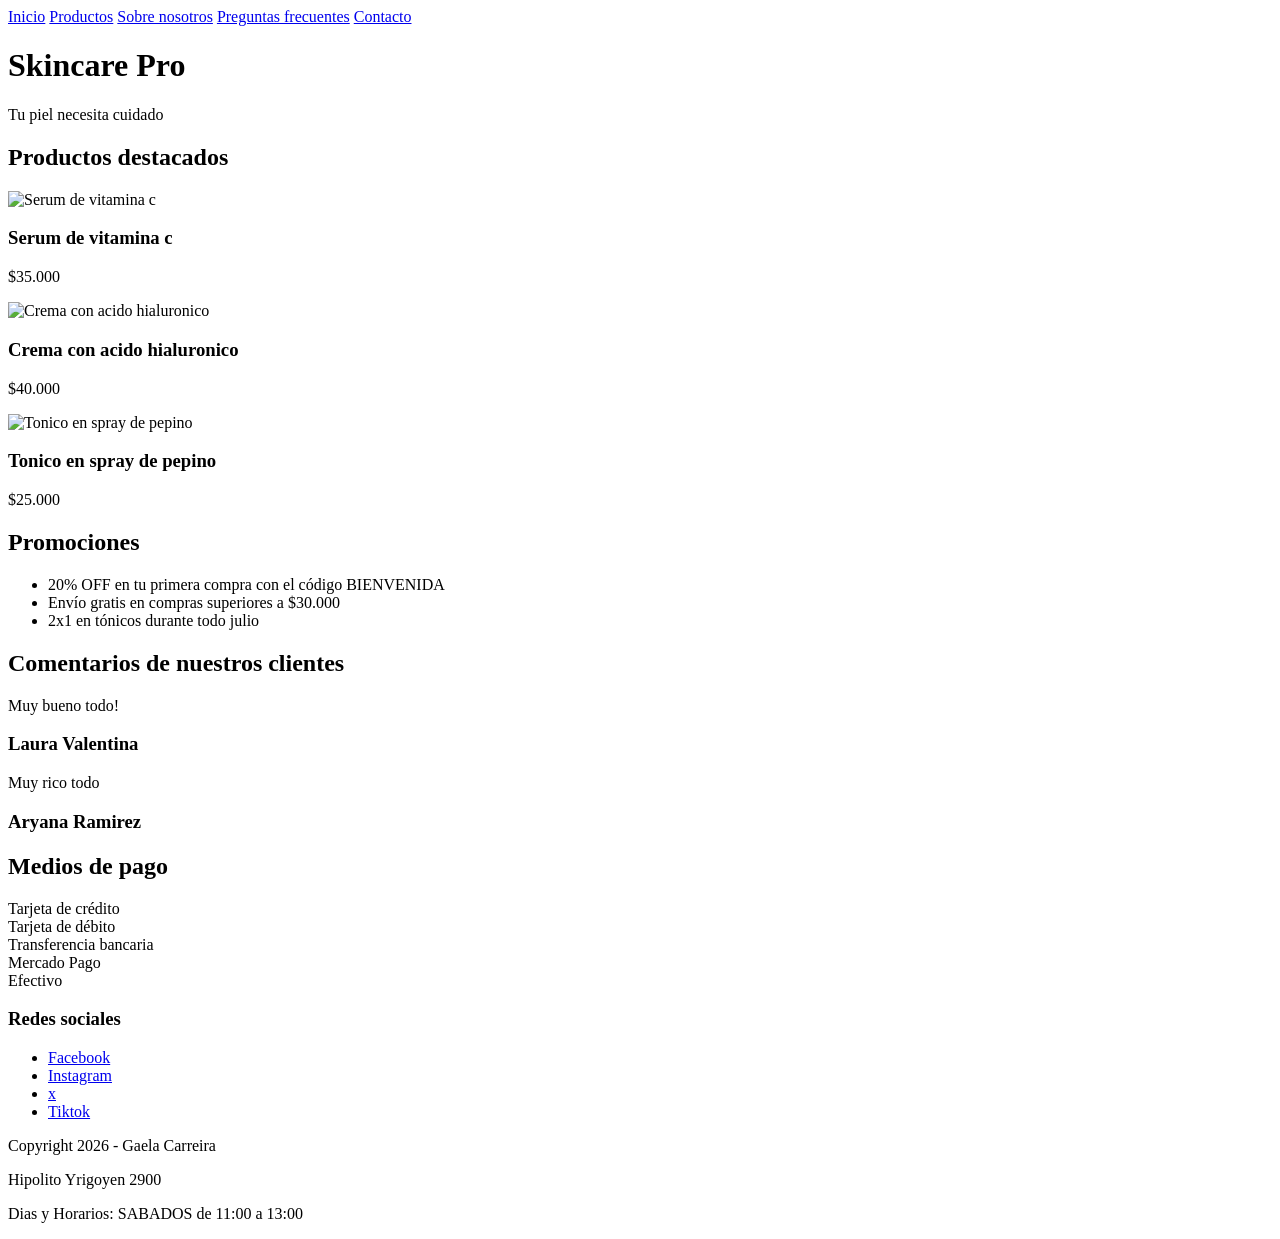
==== index.html @ 22de316a "Entrega 2" ====
<!DOCTYPE html>
<html lang="es">
<head>
    <meta charset="UTF-8">
    <meta name="viewport" content="width=device-width, initial-scale=1.0">
    <title>Inicio</title>
    <link rel="stylesheet" href="Styles/styles.css">
    <link href="https://fonts.googleapis.com/css2?family=Poppins:wght@400;500;700&family=Lato&display=swap" rel="stylesheet">
  <link rel="stylesheet" href="ruta-a-styles.css">
</head>
</head>

<body>

    <header>

        <nav>
            <a href="#">Inicio</a>
            <a href="pages/Productos.html">Productos</a>
            <a href="pages/sobrenosotros.html">Sobre nosotros</a>
             <a href="pages/Preguntasfrecuentes.html">Preguntas frecuentes</a>
            <a href="pages/contacto.html">Contacto</a>
        </nav>

        <h1>Skincare Pro</h1>
        <p>Tu piel necesita cuidado</p>

    </header>


    <main>

        <section>
            <h2>Productos destacados</h2>

            <div>
                <article>
                    <img src="images/Serum.jpg" alt="Serum de vitamina c" class="img-destacada">
                    <h3>Serum de vitamina c</h3>
                    <p>$35.000
                    </p>
                </article>

                <article>
                    <img src="images/Crema.jpg" alt="Crema con acido hialuronico" class="img-destacada">
                    <h3>Crema con acido hialuronico</h3>
                    <p>$40.000</p>
                </article>

                <article>
                    <img src="images/Tónico.jpg" alt="Tonico en spray de pepino" class="img-destacada">
                    <h3>Tonico en spray de pepino</h3>
                    <p>$25.000</p>
                </article>
            </div>


        <section>
            <h2>Promociones</h2>
            <ul>
            <li>20% OFF en tu primera compra con el código BIENVENIDA</li>
            <li>Envío gratis en compras superiores a $30.000</li>
            <li>2x1 en tónicos durante todo julio</li>
            </ul>
        </section>


        <section>
            <h2>Comentarios de nuestros clientes</h2>

            <div>
                <article>
                    <p>Muy bueno todo!</p>
                    <h3>Laura Valentina</h3>
                </article>

                <article>
                    <p>Muy rico todo</p>
                    <h3>Aryana Ramirez</h3>
                </article>
            </div>


        <section>
            <h2>Medios de pago</h2>
            <div class="medios-pago">
            <div class="medio"><i class="ti ti-credit-card"></i> Tarjeta de crédito</div>
            <div class="medio"><i class="ti ti-credit-card"></i> Tarjeta de débito</div>
            <div class="medio"><i class="ti ti-building-bank"></i> Transferencia bancaria</div>
            <div class="medio"><i class="ti ti-wallet"></i> Mercado Pago</div>
            <div class="medio"><i class="ti ti-cash"></i> Efectivo</div>
            </div>
        </section>

    </main>


    <footer>

        <div>
        
            <div>
                <h3>Redes sociales</h3>
                <ul>
                    <li><a href="http://www.facebook.com" target="_blank">Facebook</a></li>
                    <li><a href="https://www.instagram.com/" target="_blank">Instagram</a></li>
                    <li><a href="https://x.com/" target="_blank">x</a></li>
                    <li><a href="https://www.tiktok.com/" target="_blank">Tiktok</a></li>
                </ul>
            </div>
        
        <div>
            <p>Copyright 2026 - Gaela Carreira</p>
            <p>Hipolito Yrigoyen 2900</p>
            <p>Dias y Horarios: SABADOS de 11:00 a 13:00</p>
        </div>
        
        
        </footer>
        
        </body>
        
        
        </html>
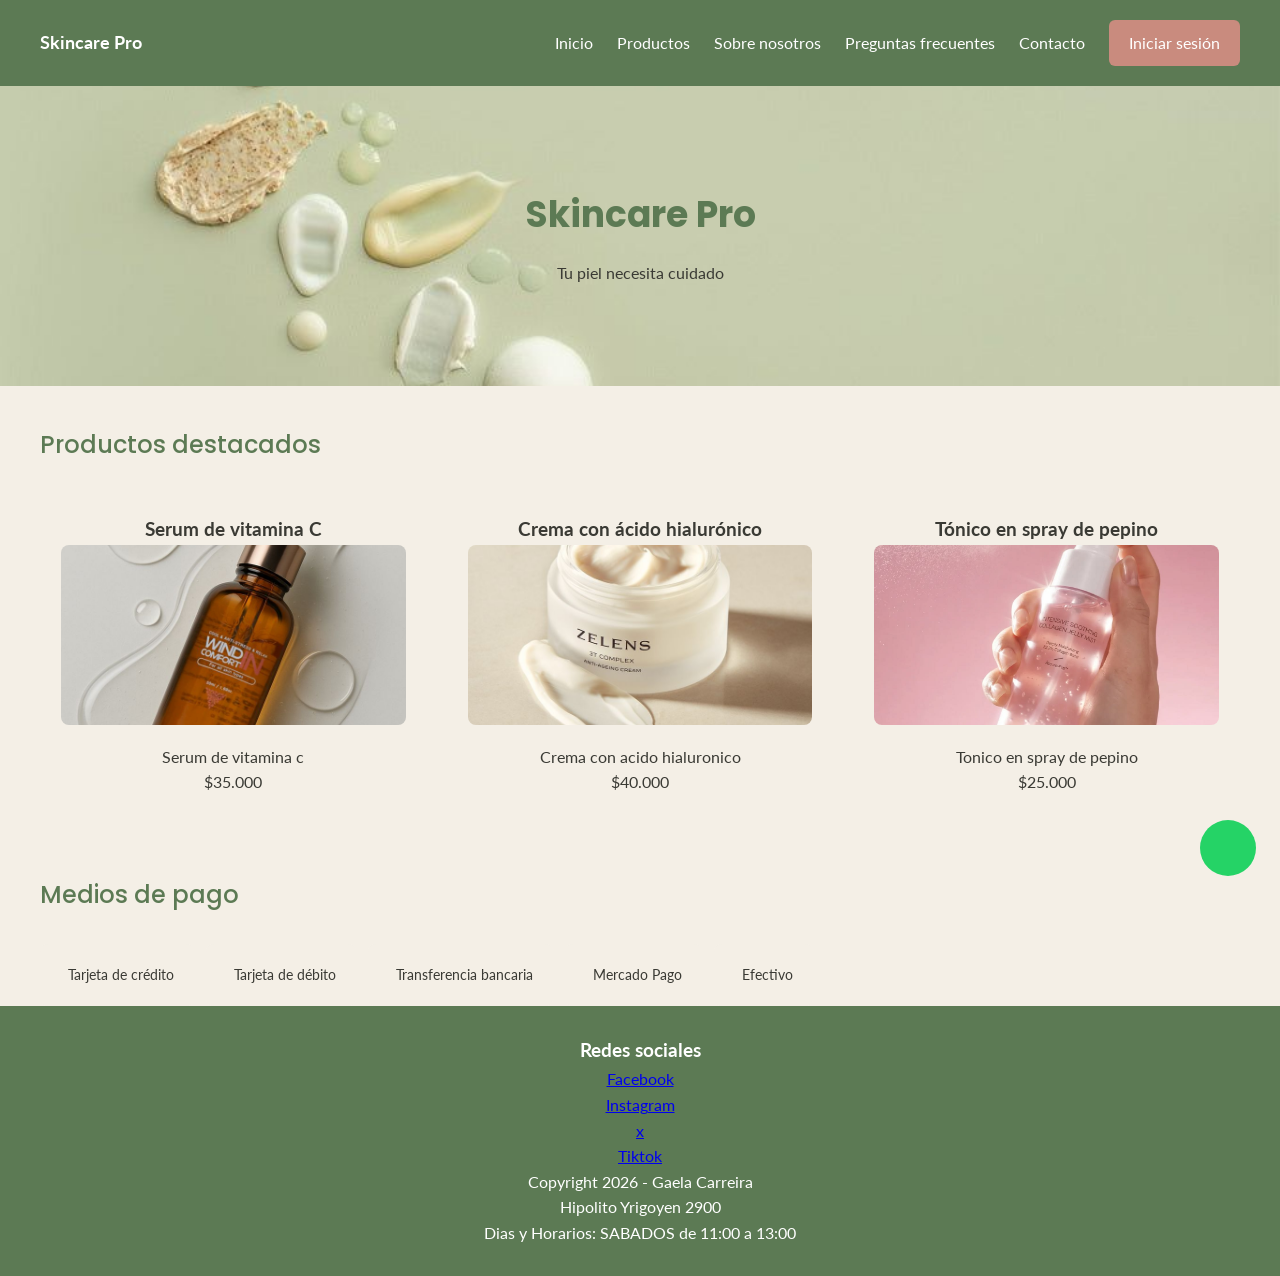
==== commit 60ec1ebc: "Add files via upload" ====
--- a/index.html
+++ b/index.html
@@ -1,84 +1,72 @@
 <!DOCTYPE html>
 <html lang="es">
 <head>
-    <meta charset="UTF-8">
-    <meta name="viewport" content="width=device-width, initial-scale=1.0">
-    <title>Inicio</title>
-    <link rel="stylesheet" href="Styles/styles.css">
-    <link href="https://fonts.googleapis.com/css2?family=Poppins:wght@400;500;700&family=Lato&display=swap" rel="stylesheet">
-  <link rel="stylesheet" href="ruta-a-styles.css">
+  <meta charset="UTF-8">
+  <meta name="viewport" content="width=device-width, initial-scale=1.0">
+  <title>Inicio - Skincare Pro</title>
+  <link rel="stylesheet" href="styles/styles.css">
+  <link href="https://fonts.googleapis.com/css2?family=Poppins:wght@400;500;700&family=Lato&display=swap" rel="stylesheet">
 </head>
-</head>
-
 <body>
 
-    <header>
-
-        <nav>
-            <a href="#">Inicio</a>
-            <a href="pages/Productos.html">Productos</a>
-            <a href="pages/sobrenosotros.html">Sobre nosotros</a>
-             <a href="pages/Preguntasfrecuentes.html">Preguntas frecuentes</a>
-            <a href="pages/contacto.html">Contacto</a>
-        </nav>
-
-        <h1>Skincare Pro</h1>
-        <p>Tu piel necesita cuidado</p>
-
-    </header>
+  <header class="header">
+  <div class="logo">Skincare Pro</div>
+  <div class="nav-derecha">
+    <nav>
+      <ul class="nav-lista">
+        <li><a href="#">Inicio</a></li>
+        <li><a href="pages/productos.html">Productos</a></li>
+        <li><a href="pages/sobre-nosotros.html">Sobre nosotros</a></li>
+        <li><a href="pages/preguntas-frecuentes.html">Preguntas frecuentes</a></li>
+        <li><a href="pages/contacto.html">Contacto</a></li>
+      </ul>
+    </nav>
+    <a href="#" class="boton">Iniciar sesión</a>
+  </div>
+</header>
 
 
     <main>
+            <div class="hero">
+                <h1>Skincare Pro</h1>
+                <p>Tu piel necesita cuidado</p>
+            </div>
 
         <section>
-            <h2>Productos destacados</h2>
+            <h2>Productos destacados</h2>         
 
-            <div>
+
+            <div class="productos">
                 <article>
-                    <img src="images/Serum.jpg" alt="Serum de vitamina c" class="img-destacada">
-                    <h3>Serum de vitamina c</h3>
-                    <p>$35.000
-                    </p>
+                     <h3>Serum de vitamina C</h3>
+                    <figure>
+                        <img src="images/serum.jpg" alt="Serum de vitamina c" class="img-destacada">
+                        <figcaption>Serum de vitamina c</figcaption>
+                    </figure>
+                    <p>$35.000</p>
                 </article>
 
                 <article>
-                    <img src="images/Crema.jpg" alt="Crema con acido hialuronico" class="img-destacada">
-                    <h3>Crema con acido hialuronico</h3>
+                     <h3>Crema con ácido hialurónico</h3>
+                    <figure>
+                        <img src="images/crema.jpg" alt="Crema con acido hialuronico" class="img-destacada">
+                        <figcaption>Crema con acido hialuronico</figcaption>
+                    </figure>
                     <p>$40.000</p>
                 </article>
 
                 <article>
-                    <img src="images/Tónico.jpg" alt="Tonico en spray de pepino" class="img-destacada">
-                    <h3>Tonico en spray de pepino</h3>
+                     <h3>Tónico en spray de pepino</h3>
+                    <figure>
+                        <img src="images/tonico.jpg" alt="Tonico en spray de pepino" class="img-destacada">
+                        <figcaption>Tonico en spray de pepino</figcaption>
+                    </figure>
                     <p>$25.000</p>
                 </article>
             </div>
+            </section>
 
-
-        <section>
-            <h2>Promociones</h2>
-            <ul>
-            <li>20% OFF en tu primera compra con el código BIENVENIDA</li>
-            <li>Envío gratis en compras superiores a $30.000</li>
-            <li>2x1 en tónicos durante todo julio</li>
-            </ul>
-        </section>
-
-
-        <section>
-            <h2>Comentarios de nuestros clientes</h2>
-
-            <div>
-                <article>
-                    <p>Muy bueno todo!</p>
-                    <h3>Laura Valentina</h3>
-                </article>
-
-                <article>
-                    <p>Muy rico todo</p>
-                    <h3>Aryana Ramirez</h3>
-                </article>
-            </div>
+        
 
 
         <section>
@@ -95,7 +83,7 @@
     </main>
 
 
-    <footer>
+        <footer class="footer">
 
         <div>
         
@@ -114,10 +102,12 @@
             <p>Hipolito Yrigoyen 2900</p>
             <p>Dias y Horarios: SABADOS de 11:00 a 13:00</p>
         </div>
-        
-        
+        </div> 
+    
         </footer>
         
+        <a href="#" class="whatsapp-flotante"></a>
+
         </body>
         
         
--- a/styles/styles.css
+++ b/styles/styles.css
@@ -0,0 +1,275 @@
+/* ===== Variables de color y tipografía ===== */
+:root {
+  --color-primario: #5C7A54;
+  --color-secundario: #F4EFE6;
+  --color-acento: #C98B7E;
+  --color-texto: #3A3A34;
+  --fuente-titulos: 'Poppins', sans-serif;
+  --fuente-texto: 'Lato', sans-serif;
+}
+
+/* ===== Reset básico ===== */
+* {
+  margin: 0;
+  padding: 0;
+  box-sizing: border-box;
+}
+
+body {
+  font-family: var(--fuente-texto);
+  color: var(--color-texto);
+  background-color: var(--color-secundario);
+  line-height: 1.6;
+}
+
+/* ===== Tipografía ===== */
+h1 {
+  font-family: var(--fuente-titulos);
+  font-weight: 700;
+  font-size: 36px;
+  color: var(--color-primario);
+}
+
+h2 {
+  font-family: var(--fuente-titulos);
+  font-weight: 500;
+  font-size: 24px;
+  color: var(--color-primario);
+}
+
+p {
+  font-size: 16px;
+}
+
+/* ===== Header y navegación ===== */
+.header {
+  background-color: var(--color-primario);
+  padding: 20px 40px;
+  display: flex;
+  justify-content: space-between;
+  align-items: center;
+  .logo {
+  color: white;
+  font-weight: 700;
+  font-size: 18px;
+}
+}
+
+/* ===== Hero ===== */
+.hero {
+  background-image: url('../images/hero-fondo.jpg');
+  background-size: cover;
+  background-position: center;
+  display: flex;
+  flex-direction: column;
+  justify-content: center;
+  align-items: center;
+  text-align: center;
+  gap: 16px;
+  padding: 40px;
+  min-height: 300px;
+  margin-left: -40px;
+  margin-right: -40px;
+  margin-bottom: 40px;
+}
+
+
+.nav-lista {
+  list-style: none;
+  display: flex;
+  gap: 24px;
+}
+
+.nav-lista a {
+  color: white;
+  text-decoration: none;
+  font-family: var(--fuente-texto);
+}
+
+/* ===== Botones y elementos destacados ===== */
+.boton {
+  background-color: var(--color-acento);
+  color: white;
+  padding: 10px 20px;
+  border: none;
+  border-radius: 6px;
+  font-family: var(--fuente-texto);
+  cursor: pointer;
+  text-decoration: none;
+}
+
+/* ===== Footer ===== */
+.footer {
+  background-color: var(--color-primario);
+  color: white;
+  padding: 30px 40px;
+  display: flex;
+  flex-direction: column;
+  align-items: center;
+  text-align: center;
+}
+
+.footer ul {
+  list-style: none;
+  padding: 0;
+}
+ 
+/* ===== Contenido principal ===== */
+.main {
+  width: 100%;
+  padding: 40px 20px;
+}
+
+/* ===== Grilla de productos ===== */
+.productos {
+  display: flex;
+  flex-wrap: wrap;
+ align-items: stretch;
+  gap: 20px;
+}
+
+.producto {
+  display: flex;
+  flex-direction: column;
+}
+
+.producto .precio {
+  margin-top: auto;
+}
+
+
+.producto {
+  flex: 1 1 200px;
+  border: 1px solid var(--color-secundario);
+  border-radius: 8px;
+  padding: 20px;
+  text-align: center;
+}
+
+.producto img {
+  width: 100%;
+  height: 180px;
+  object-fit: cover;
+  border-radius: 8px;
+  margin-bottom: 12px;
+  min-width: 0;
+}
+
+.precio {
+  font-weight: bold;
+  color: var(--color-acento);
+}
+
+
+/* ===== Preguntas frecuentes ===== */
+.pregunta {
+  margin-bottom: 24px;
+}
+
+main > p {
+  margin-bottom: 24px;
+}
+
+/* ===== Medios de pago ===== */
+.medios-pago {
+  display: flex;
+  gap: 12px;
+  flex-wrap: wrap;
+}
+
+.medio {
+  display: flex;
+  align-items: center;
+  gap: 8px;
+  background: var(--color-secundario);
+  border-radius: 8px;
+  padding: 20px;
+  font-size: 14px;
+}
+
+/* ===== Productos destacados ===== */
+.destacados {
+  display: flex;
+  flex-direction: row;
+  gap: 20px;
+  flex-wrap: wrap;
+}
+
+.img-destacada {
+  width: 100%;
+  max-width: 400px;
+  height: 300px;
+  object-fit: cover;
+  border-radius: 8px;
+}
+
+.nav-derecha {
+  display: flex;
+  align-items: center;
+  gap: 24px;
+}
+
+
+.destacados article {
+  flex: 1;
+}
+
+/* ===== Botón flotante de WhatsApp ===== */
+.whatsapp-flotante {
+  position: fixed;
+  bottom: 24px;
+  right: 24px;
+  width: 56px;
+  height: 56px;
+  background-color: #25D366;
+  border-radius: 50%;
+  display: block;
+}
+
+main {
+  padding: 0 40px;
+}
+
+.hero {
+  margin-left: -40px;
+  margin-right: -40px;
+}
+
+h2 {
+  margin-bottom: 30px;
+}
+
+main > section + section {
+  margin-top: 60px;
+}
+
+figure {
+  margin: 0;
+}
+
+main {
+  width: 100%;
+  max-width: none;
+}
+
+.productos > article {
+  flex: 1 1 200px;
+}
+
+.productos > article {
+  flex: 1 1 200px;
+  display: flex;
+  flex-direction: column;
+  border: 1px solid var(--color-secundario);
+  border-radius: 8px;
+  padding: 20px;
+  text-align: center;
+}
+
+.productos > article img {
+  width: 100%;
+  height: 180px;
+  object-fit: cover;
+  border-radius: 8px;
+  margin-bottom: 12px;
+}
